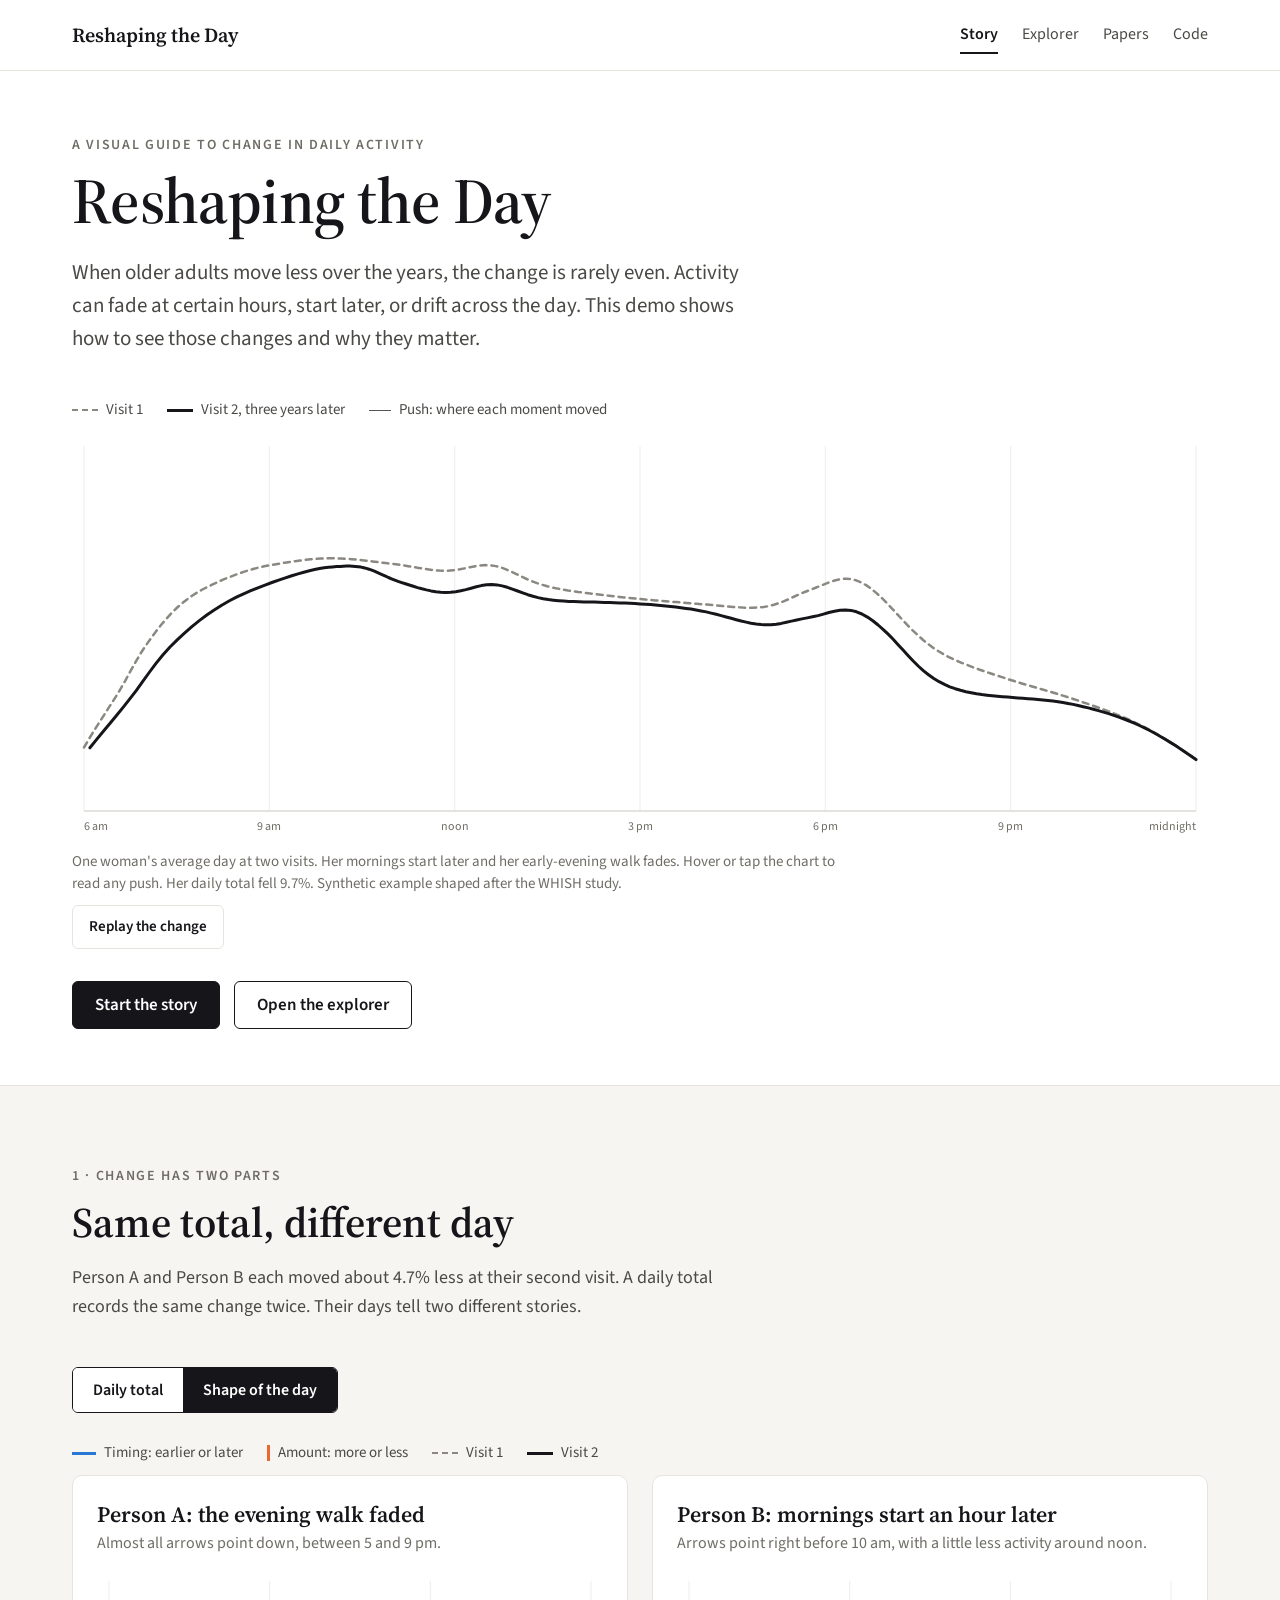
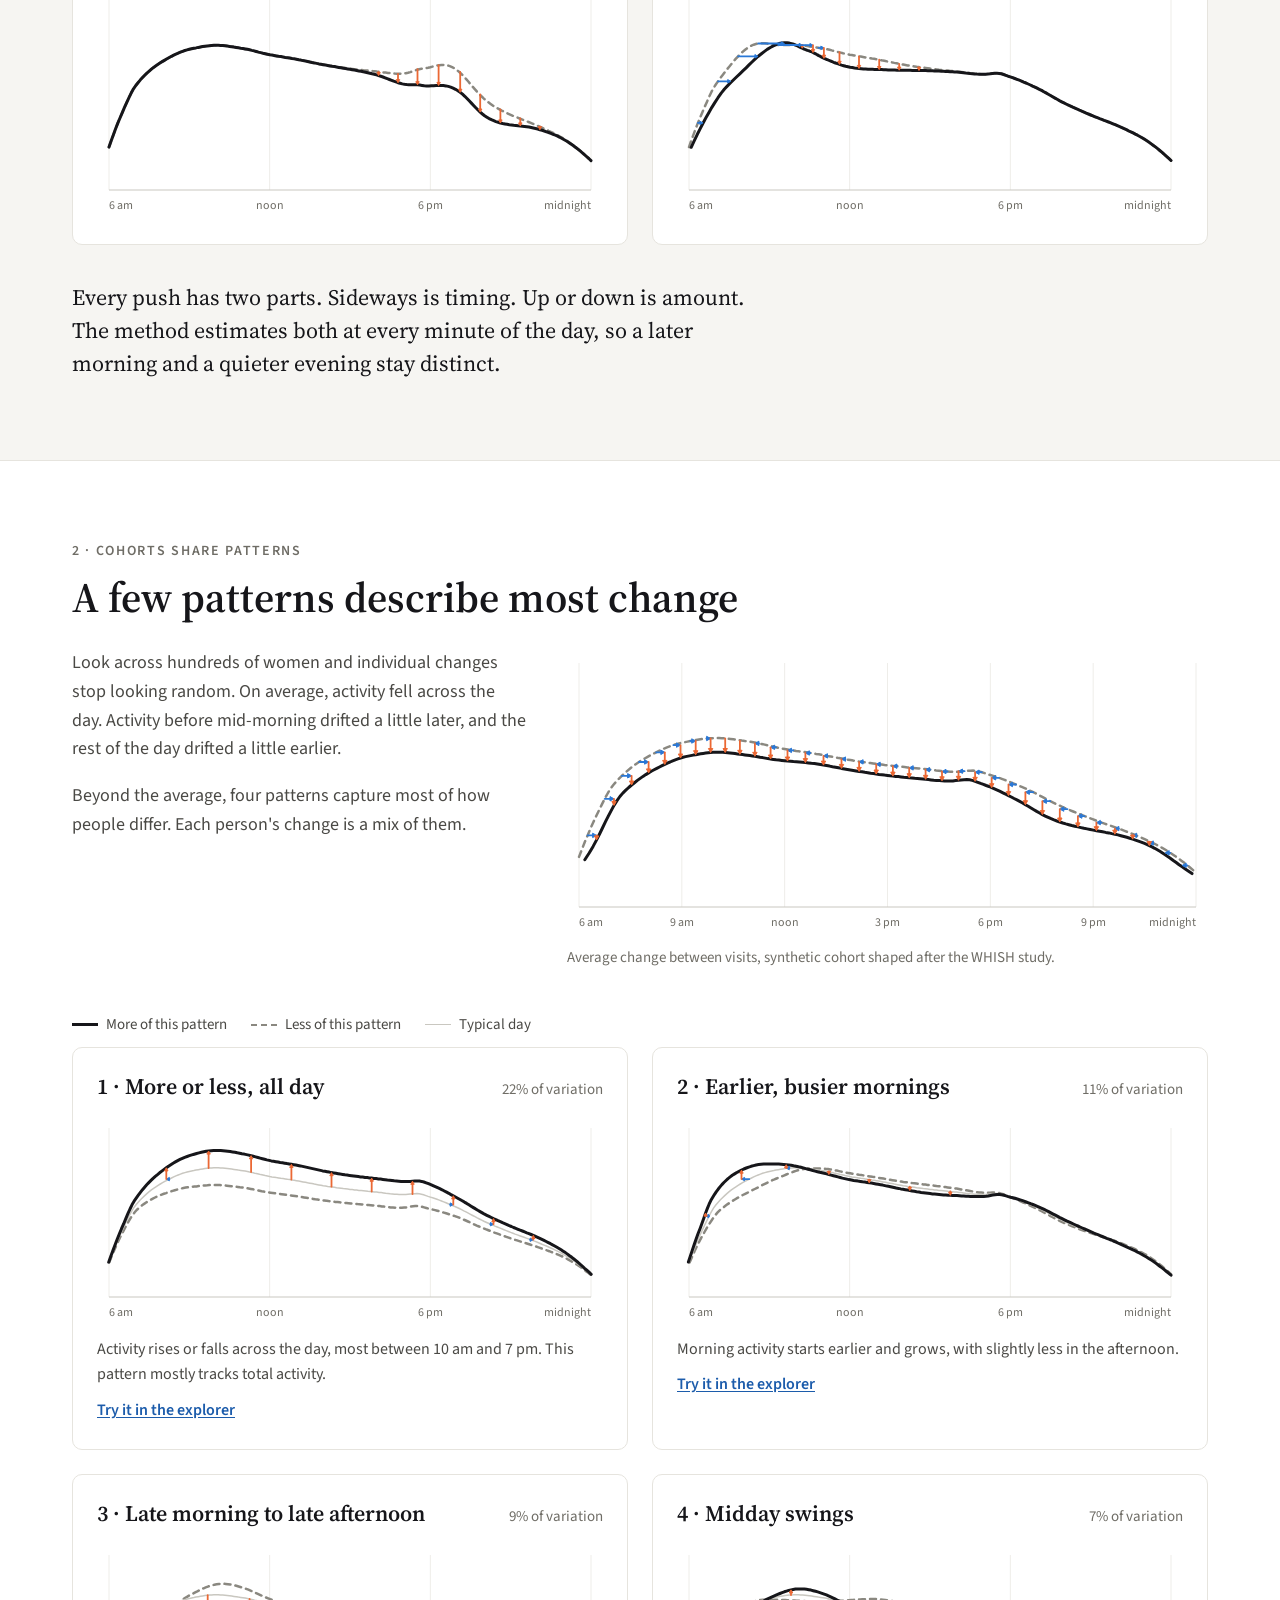
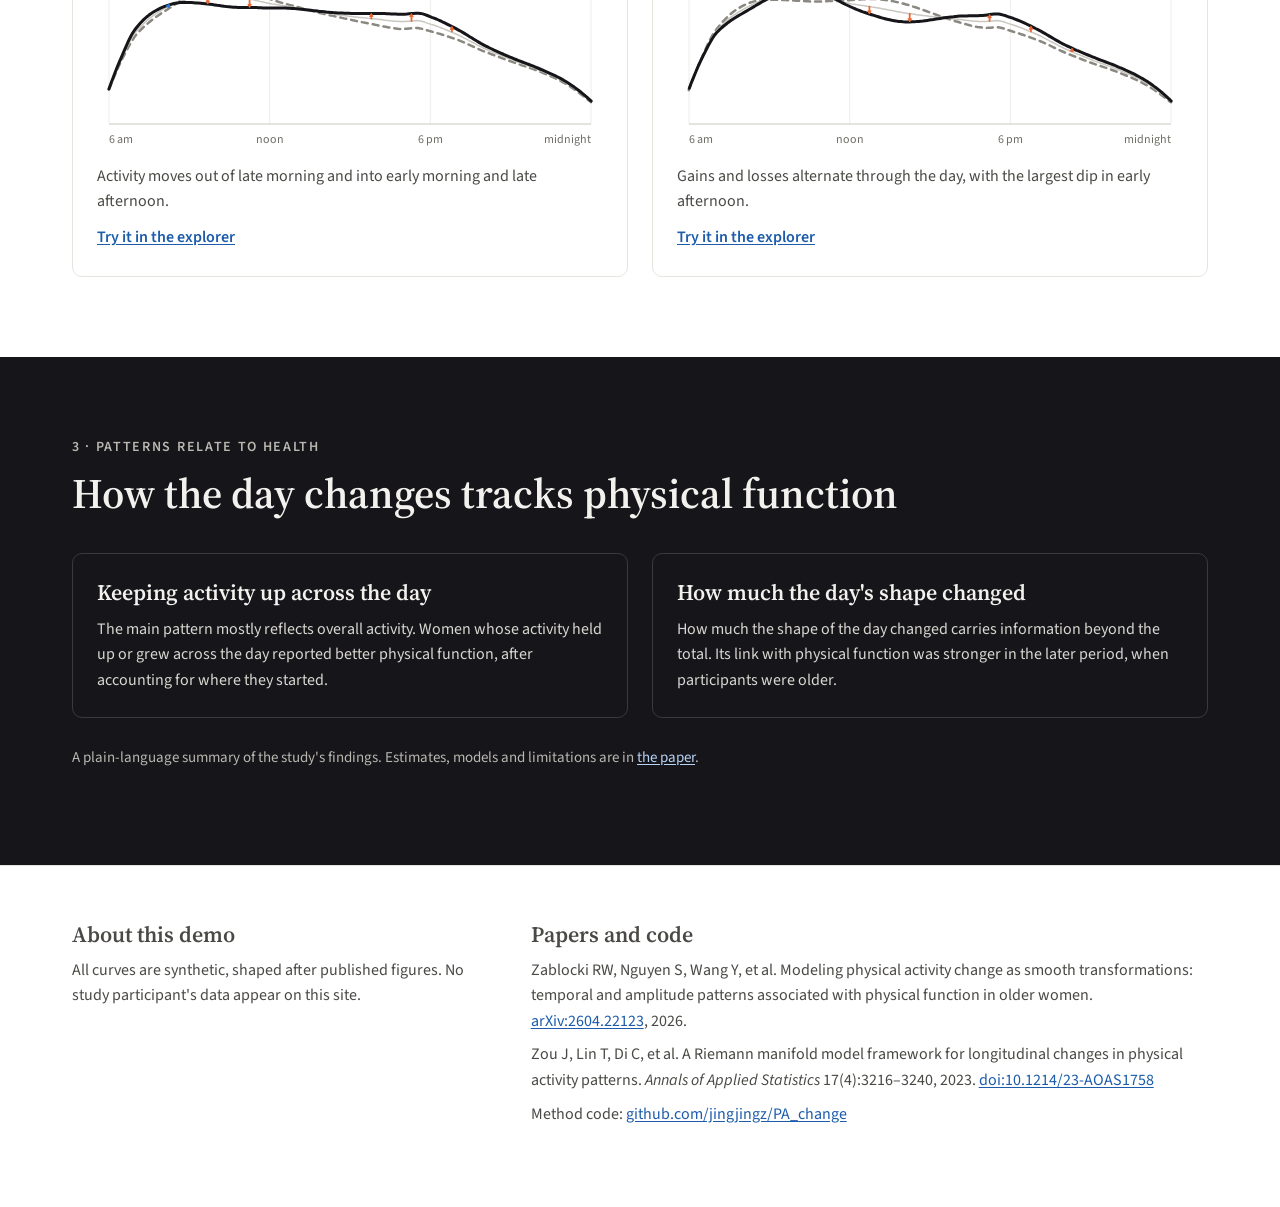
==== index.html @ 2de6e2a2 "First version of Reshaping the Day Story page (three ideas: timing vs amount, shared patterns, link " ====
<!doctype html>
<html lang="en">
<head>
<meta charset="utf-8">
<meta name="viewport" content="width=device-width, initial-scale=1, viewport-fit=cover">
<meta name="claude:viewport-fit-sides" content="cover">
<title>Reshaping the Day</title>
<meta name="description" content="A visual guide to how daily physical activity changes over the years: in amount and in timing.">
<link rel="preconnect" href="https://fonts.googleapis.com">
<link rel="preconnect" href="https://fonts.gstatic.com" crossorigin>
<link rel="stylesheet" href="https://fonts.googleapis.com/css2?family=Source+Serif+4:opsz,wght@8..60,400;8..60,600&family=Source+Sans+3:wght@400;600&display=swap">
<link rel="stylesheet" href="assets/css/site.css">
<script src="assets/js/engine.js" defer></script>
<script src="assets/js/charts.js" defer></script>
<script src="assets/js/story.js" defer></script>
</head>
<body>
<a class="skip" href="#main">Skip to content</a>
<header class="site-header">
  <nav class="wrap site-nav" aria-label="Main">
    <a class="wordmark" href="index.html">Reshaping the Day</a>
    <div class="nav-links">
      <a href="index.html" aria-current="page">Story</a>
      <a href="explorer.html">Explorer</a>
      <a href="#papers">Papers</a>
      <a href="https://github.com/jingjingz/PA_change">Code</a>
    </div>
  </nav>
</header>

<main id="main">
  <section class="wrap hero" aria-labelledby="hero-title">
    <p class="kicker">A visual guide to change in daily activity</p>
    <h1 id="hero-title">Reshaping the Day</h1>
    <p class="lede">When older adults move less over the years, the change is rarely even. Activity can fade at certain hours, start later, or drift across the day. This demo shows how to see those changes and why they matter.</p>

    <figure style="margin: 44px 0 0">
      <ul class="legend">
        <li><span class="sw sw-v1" aria-hidden="true"></span>Visit 1</li>
        <li><span class="sw sw-v2" aria-hidden="true"></span>Visit 2, three years later</li>
        <li><span class="sw sw-push" aria-hidden="true"></span>Push: where each moment moved</li>
      </ul>
      <div id="hero-chart"></div>
      <figcaption class="caption">One woman's average day at two visits. Her mornings start later and her early-evening walk fades. Hover or tap the chart to read any push. <span id="hero-total"></span> Synthetic example shaped after the WHISH study.</figcaption>
      <button type="button" class="btn btn-small btn-ghost replay" id="replay">Replay the change</button>
    </figure>

    <div class="actions">
      <a class="btn btn-primary" href="#ch1">Start the story</a>
      <a class="btn" href="explorer.html">Open the explorer</a>
    </div>
  </section>

  <section id="ch1" class="band" aria-labelledby="ch1-title">
    <div class="wrap chapter">
      <p class="kicker">1 · Change has two parts</p>
      <h2 id="ch1-title">Same total, different day</h2>
      <p class="body">Person A and Person B each moved about <span class="ab-total">5%</span> less at their second visit. A daily total records the same change twice. Their days tell two different stories.</p>

      <div class="segmented" role="group" aria-label="View">
        <button type="button" id="view-total" aria-pressed="false" aria-controls="ch1-total ch1-shape">Daily total</button>
        <button type="button" id="view-shape" aria-pressed="true" aria-controls="ch1-total ch1-shape">Shape of the day</button>
      </div>

      <div id="ch1-shape">
        <ul class="legend" style="margin-top: 28px">
          <li><span class="sw sw-timing" aria-hidden="true"></span>Timing: earlier or later</li>
          <li><span class="sw sw-amount" aria-hidden="true"></span>Amount: more or less</li>
          <li><span class="sw sw-v1" aria-hidden="true"></span>Visit 1</li>
          <li><span class="sw sw-v2" aria-hidden="true"></span>Visit 2</li>
        </ul>
        <div class="grid-2">
          <figure class="card" style="margin: 0">
            <figcaption><h3>Person A: the evening walk faded</h3><p class="sub">Almost all arrows point down, between 5 and 9 pm.</p></figcaption>
            <div id="chart-a"></div>
          </figure>
          <figure class="card" style="margin: 0">
            <figcaption><h3>Person B: mornings start an hour later</h3><p class="sub">Arrows point right before 10 am, with a little less activity around noon.</p></figcaption>
            <div id="chart-b"></div>
          </figure>
        </div>
      </div>

      <div id="ch1-total" hidden>
        <div class="card bars" style="margin-top: 28px">
          <div class="bar-row"><div class="bar-label"><span>Person A</span><span class="a-total"></span></div><div class="bar-track"><div class="bar-fill" id="bar-a"></div></div></div>
          <div class="bar-row"><div class="bar-label"><span>Person B</span><span class="b-total"></span></div><div class="bar-track"><div class="bar-fill" id="bar-b"></div></div></div>
          <p class="small" style="margin: 0">Gray track: visit 1. Dark bar: visit 2. A total cannot tell these two people apart.</p>
        </div>
      </div>

      <p class="pull">Every push has two parts. Sideways is timing. Up or down is amount. The method estimates both at every minute of the day, so a later morning and a quieter evening stay distinct.</p>
    </div>
  </section>

  <section class="wrap chapter" aria-labelledby="ch2-title">
    <p class="kicker">2 · Cohorts share patterns</p>
    <h2 id="ch2-title">A few patterns describe most change</h2>
    <div class="split" style="margin-top: 28px">
      <div class="text">
        <p class="body" style="margin-top: 0">Look across hundreds of women and individual changes stop looking random. On average, activity fell across the day. Activity before mid-morning drifted a little later, and the rest of the day drifted a little earlier.</p>
        <p class="body">Beyond the average, four patterns capture most of how people differ. Each person's change is a mix of them.</p>
      </div>
      <figure class="fig">
        <div id="chart-mean"></div>
        <figcaption class="caption">Average change between visits, synthetic cohort shaped after the WHISH study.</figcaption>
      </figure>
    </div>

    <ul class="legend" style="margin-top: 44px">
      <li><span class="sw sw-v2" aria-hidden="true"></span>More of this pattern</li>
      <li><span class="sw sw-v1" aria-hidden="true"></span>Less of this pattern</li>
      <li><span class="sw sw-typ" aria-hidden="true"></span>Typical day</li>
    </ul>
    <div class="grid-2" id="patterns"></div>
  </section>

  <section class="band-dark" aria-labelledby="ch3-title">
    <div class="wrap chapter">
      <p class="kicker">3 · Patterns relate to health</p>
      <h2 id="ch3-title">How the day changes tracks physical function</h2>
      <div class="grid-2" style="margin-top: 36px">
        <div class="card">
          <h3>Keeping activity up across the day</h3>
          <p>The main pattern mostly reflects overall activity. Women whose activity held up or grew across the day reported better physical function, after accounting for where they started.</p>
        </div>
        <div class="card">
          <h3>How much the day's shape changed</h3>
          <p>How much the shape of the day changed carries information beyond the total. Its link with physical function was stronger in the later period, when participants were older.</p>
        </div>
      </div>
      <p class="small" style="margin-top: 28px; color: var(--band-muted)">A plain-language summary of the study's findings. Estimates, models and limitations are in <a href="https://arxiv.org/abs/2604.22123">the paper</a>.</p>
    </div>
  </section>
</main>

<footer class="site-footer" id="papers">
  <div class="wrap">
    <div class="col">
      <h2>About this demo</h2>
      <p>All curves are synthetic, shaped after published figures. No study participant's data appear on this site.</p>
    </div>
    <div class="col-wide">
      <h2>Papers and code</h2>
      <p>Zablocki RW, Nguyen S, Wang Y, et al. Modeling physical activity change as smooth transformations: temporal and amplitude patterns associated with physical function in older women. <a href="https://arxiv.org/abs/2604.22123">arXiv:2604.22123</a>, 2026.</p>
      <p>Zou J, Lin T, Di C, et al. A Riemann manifold model framework for longitudinal changes in physical activity patterns. <em>Annals of Applied Statistics</em> 17(4):3216–3240, 2023. <a href="https://doi.org/10.1214/23-AOAS1758">doi:10.1214/23-AOAS1758</a></p>
      <p>Method code: <a href="https://github.com/jingjingz/PA_change">github.com/jingjingz/PA_change</a></p>
    </div>
  </div>
</footer>
</body>
</html>
---- assets/css/site.css ----
/* Reshaping the Day: Journal style. Tokens mirror the "Reshaping the Day — Journal" design system. */
:root {
  color-scheme: light;
  --ground: #ffffff;
  --panel: #f6f5f2;
  --ink: #16161a;
  --ink-secondary: #4a4945;
  --ink-muted: #6f6d66;
  --hairline: #e6e4de;
  --gridline: #eeede9;
  --axis: #c9c7c0;
  --visit-1: #8a8880;
  --visit-2: var(--ink);
  --push: #55545a;
  --timing: #2a78d6;
  --amount: #eb6834;
  --change-1: #c6ecdc; --change-2: #8fd9bb; --change-3: #4fc095; --change-4: #1a9467; --change-5: #0d6646;
  --link: #1c5cab;
  --link-hover: #104281;
  --band-dark: #16161a;
  --band-ink: #f2f1ee;
  --band-muted: #b9b7b0;
  --band-line: #3a3a3e;
  --band-text: #d9d7d1;
  --band-link: #b7d3f6;
  --font-serif: "Source Serif 4", Georgia, serif;
  --font-sans: "Source Sans 3", system-ui, -apple-system, "Segoe UI", sans-serif;
  --radius-sm: 6px;
  --radius-md: 10px;
  --gutter: 32px;
}
@media (prefers-color-scheme: dark) {
  :root:not([data-theme="light"]) {
    color-scheme: dark;
    --ground: #121214; --panel: #1c1c1f; --ink: #f2f1ee; --ink-secondary: #c9c7c0; --ink-muted: #9a988f;
    --hairline: #2e2e32; --gridline: #26262a; --axis: #3a3a3e; --visit-1: #8f8d86; --push: #b4b2ab;
    --timing: #3987e5; --amount: #d95926;
    --change-1: #0f3d2c; --change-2: #146b4c; --change-3: #1a9467; --change-4: #4fc095; --change-5: #8fd9bb;
    --link: #86b6ef; --link-hover: #b7d3f6; --band-dark: #1c1c1f;
  }
}
:root[data-theme="dark"] {
  color-scheme: dark;
  --ground: #121214; --panel: #1c1c1f; --ink: #f2f1ee; --ink-secondary: #c9c7c0; --ink-muted: #9a988f;
  --hairline: #2e2e32; --gridline: #26262a; --axis: #3a3a3e; --visit-1: #8f8d86; --push: #b4b2ab;
  --timing: #3987e5; --amount: #d95926;
  --change-1: #0f3d2c; --change-2: #146b4c; --change-3: #1a9467; --change-4: #4fc095; --change-5: #8fd9bb;
  --link: #86b6ef; --link-hover: #b7d3f6; --band-dark: #1c1c1f;
}

* { box-sizing: border-box; }
html { -webkit-text-size-adjust: 100%; }
body {
  margin: 0; background: var(--ground); color: var(--ink);
  font-family: var(--font-sans); font-size: 18px; line-height: 1.6;
}
a { color: var(--link); text-underline-offset: 2px; }
a:hover { color: var(--link-hover); }
:focus-visible { outline: 3px solid var(--timing); outline-offset: 2px; border-radius: 2px; }
img, svg { display: block; max-width: 100%; }
.wrap { max-width: 1200px; margin: 0 auto; padding-left: max(var(--gutter), env(safe-area-inset-left, 0px)); padding-right: max(var(--gutter), env(safe-area-inset-right, 0px)); }
.skip { position: absolute; left: -9999px; }
.skip:focus { left: 16px; top: 12px; background: var(--ground); padding: 8px 12px; z-index: 10; }

/* ---------------- header */
.site-header { border-bottom: 1px solid var(--hairline); }
.site-nav { display: flex; flex-wrap: wrap; align-items: center; justify-content: space-between; gap: 12px 24px; padding-top: 16px; padding-bottom: 16px; }
.wordmark { font-family: var(--font-serif); font-weight: 600; font-size: 20px; color: var(--ink); text-decoration: none; }
.nav-links { display: flex; flex-wrap: wrap; gap: 4px 24px; font-size: 16px; }
.nav-links a { color: var(--ink-secondary); text-decoration: none; padding: 6px 0; }
.nav-links a[aria-current="page"] { color: var(--ink); font-weight: 600; box-shadow: inset 0 -2px 0 var(--ink); }
.nav-links a:hover { color: var(--ink); }

/* ---------------- type */
.kicker { margin: 0 0 12px; font-size: 14px; line-height: 20px; letter-spacing: 0.12em; text-transform: uppercase; color: var(--ink-muted); font-weight: 600; }
h1, h2, h3 { font-family: var(--font-serif); font-weight: 600; margin: 0; }
h1 { font-size: clamp(40px, 6vw, 64px); line-height: 1.06; letter-spacing: -0.01em; }
h2 { font-size: clamp(30px, 4vw, 42px); line-height: 1.15; }
h3 { font-size: 22px; line-height: 1.3; }
.lede { font-size: 21px; line-height: 1.55; color: var(--ink-secondary); max-width: 700px; margin: 22px 0 0; }
.body { color: var(--ink-secondary); max-width: 680px; }
.pull { font-family: var(--font-serif); font-size: 22px; line-height: 1.5; max-width: 700px; margin: 36px 0 0; }
.caption { font-size: 15px; line-height: 1.45; color: var(--ink-muted); margin: 10px 0 0; max-width: 780px; }
.small { font-size: 15px; color: var(--ink-muted); }

/* ---------------- sections */
.hero { padding-top: 64px; padding-bottom: 56px; }
.chapter { padding-top: 80px; padding-bottom: 80px; }
.band { background: var(--panel); border-top: 1px solid var(--hairline); border-bottom: 1px solid var(--hairline); }
.band-dark { background: var(--band-dark); color: var(--band-ink); }
.band-dark .kicker { color: var(--band-muted); }
.band-dark .body, .band-dark p { color: var(--band-text); }
.band-dark a { color: var(--band-link); }
.band-dark .card { border-color: var(--band-line); background: transparent; }
.band-dark .card p { color: var(--band-text); }

/* ---------------- buttons and controls */
.actions { display: flex; flex-wrap: wrap; gap: 14px; margin-top: 32px; }
.btn {
  display: inline-flex; align-items: center; justify-content: center; gap: 8px; min-height: 48px; padding: 0 22px;
  border-radius: var(--radius-sm); font: 600 17px var(--font-sans); text-decoration: none; cursor: pointer;
  border: 1.5px solid var(--ink); background: var(--ground); color: var(--ink);
}
.btn-primary { background: var(--ink); color: var(--ground); }
.btn:hover { filter: brightness(0.94); color: inherit; }
.btn-primary:hover { color: var(--ground); }
.btn-small { min-height: 44px; padding: 0 16px; font-size: 15px; }
.btn-ghost { border-color: var(--hairline); }
.segmented { display: inline-flex; border: 1.5px solid var(--ink); border-radius: var(--radius-sm); overflow: hidden; margin-top: 28px; }
.segmented button {
  min-height: 44px; padding: 0 20px; border: 0; background: var(--ground); color: var(--ink);
  font: 600 16px var(--font-sans); cursor: pointer;
}
.segmented button[aria-pressed="true"] { background: var(--ink); color: var(--ground); }

/* ---------------- legends */
.legend { display: flex; flex-wrap: wrap; gap: 8px 24px; font-size: 15px; color: var(--ink-secondary); margin: 0 0 10px; padding: 0; list-style: none; }
.legend li { display: flex; align-items: center; gap: 8px; }
.sw { display: inline-block; width: 26px; height: 0; }
.sw-v1 { border-top: 2.5px dashed var(--visit-1); }
.sw-v2 { border-top: 3px solid var(--visit-2); }
.sw-push { width: 22px; border-top: 1.5px solid var(--push); }
.sw-typ { border-top: 1.5px solid var(--axis); }
.sw-timing { width: 24px; border-top: 3px solid var(--timing); }
.sw-amount { width: 3px; height: 16px; background: var(--amount); }

/* ---------------- cards and grids */
.card { background: var(--ground); border: 1px solid var(--hairline); border-radius: var(--radius-md); padding: 24px; min-width: 0; }
.grid-2 { display: grid; grid-template-columns: repeat(auto-fit, minmax(min(100%, 440px), 1fr)); gap: 24px; }
.split { display: flex; flex-wrap: wrap; gap: 40px; align-items: flex-start; }
.split > .text { flex: 1 1 340px; min-width: 0; }
.split > .fig { flex: 1.4 1 480px; min-width: 0; margin: 0; }
.card-head { display: flex; justify-content: space-between; align-items: baseline; gap: 12px; flex-wrap: wrap; }
.card-head .share { font-size: 15px; color: var(--ink-muted); white-space: nowrap; }
.card p { margin: 10px 0 0; font-size: 16px; color: var(--ink-secondary); }
.card .sub { margin: 2px 0 10px; font-size: 16px; color: var(--ink-muted); }

/* ---------------- charts */
.chart { position: relative; width: 100%; }
.chart svg { overflow: visible; touch-action: pan-y; }
.chart .grid { stroke: var(--gridline); stroke-width: 1; }
.chart .axis { stroke: var(--axis); stroke-width: 1; }
.chart .tick { fill: var(--ink-muted); font: 12px var(--font-sans); }
.chart .v1 { fill: none; stroke: var(--visit-1); stroke-width: 2.5; stroke-dasharray: 6 5; stroke-linecap: round; }
.chart .v2 { fill: none; stroke: var(--visit-2); stroke-width: 3; stroke-linejoin: round; stroke-linecap: round; }
.chart .typ { fill: none; stroke: var(--axis); stroke-width: 1.5; }
.chart .a-push { stroke: var(--push); fill: var(--push); }
.chart .a-timing { stroke: var(--timing); fill: var(--timing); }
.chart .a-amount { stroke: var(--amount); fill: var(--amount); }
.chart .cross { stroke: var(--ink-muted); stroke-width: 1; stroke-dasharray: 2 3; }
.chart .dot-v1 { fill: var(--ground); stroke: var(--visit-1); stroke-width: 2; }
.chart .dot-v2 { fill: var(--visit-2); stroke: var(--ground); stroke-width: 2; }
.chart .hit { fill: transparent; cursor: crosshair; }
.tooltip {
  position: absolute; pointer-events: none; z-index: 5; min-width: 150px; max-width: 240px;
  background: var(--ground); color: var(--ink); border: 1px solid var(--hairline); border-radius: 8px;
  box-shadow: 0 4px 14px rgba(0,0,0,0.12); padding: 8px 10px; font-size: 14px; line-height: 1.4;
}
.tooltip strong { display: block; font-size: 14px; }
.tooltip .t-timing::before, .tooltip .t-amount::before { content: ""; display: inline-block; margin-right: 6px; vertical-align: middle; }
.tooltip .t-timing::before { width: 12px; border-top: 3px solid var(--timing); }
.tooltip .t-amount::before { width: 3px; height: 11px; background: var(--amount); }
.replay { margin-top: 10px; }

/* ---------------- total bars */
.bars { max-width: 760px; display: flex; flex-direction: column; gap: 22px; margin-top: 16px; }
.bar-row .bar-label { display: flex; justify-content: space-between; font-weight: 600; }
.bar-track { margin-top: 8px; height: 10px; background: var(--hairline); border-radius: 4px; position: relative; }
.bar-fill { height: 10px; background: var(--ink); border-radius: 4px; }

/* ---------------- explorer */
.tabs { display: flex; flex-wrap: wrap; gap: 6px; background: var(--panel); border: 1px solid var(--hairline); border-radius: 8px; padding: 4px; }
.tabs a { display: inline-flex; align-items: center; min-height: 44px; padding: 0 16px; border-radius: 6px; color: var(--ink); text-decoration: none; font-weight: 600; font-size: 15px; }
.tabs a[aria-current="true"] { background: var(--ink); color: var(--ground); }
.tabs .soon { color: var(--ink-muted); font-weight: 600; font-size: 15px; padding: 0 16px; display: inline-flex; align-items: center; min-height: 44px; }
.explorer-row { display: flex; flex-wrap: wrap; gap: 28px; margin-top: 28px; align-items: flex-start; }
.controls { flex: 1 1 320px; max-width: 400px; min-width: 0; display: flex; flex-direction: column; gap: 20px; }
.controls fieldset { border: 0; margin: 0; padding: 0; display: flex; flex-direction: column; gap: 20px; }
.controls legend { font-family: var(--font-serif); font-weight: 600; font-size: 20px; margin-bottom: 4px; padding: 0; }
.result { flex: 999 1 560px; min-width: 0; display: flex; flex-direction: column; gap: 16px; }
.slider-head { display: flex; justify-content: space-between; align-items: baseline; gap: 8px; }
.slider-head label { font-weight: 600; }
.slider-head output { font-variant-numeric: tabular-nums; font-weight: 600; min-width: 3.2em; text-align: right; }
.slider input[type="range"] { width: 100%; accent-color: var(--ink); margin: 8px 0 2px; min-height: 28px; }
.slider .ends { display: flex; justify-content: space-between; font-size: 14px; color: var(--ink-muted); }
.check { display: flex; align-items: center; gap: 10px; font-size: 16px; min-height: 44px; }
.check input { width: 20px; height: 20px; accent-color: var(--ink); }
.stats { display: grid; grid-template-columns: repeat(auto-fit, minmax(min(100%, 190px), 1fr)); gap: 16px; }
.stat { background: var(--panel); border-radius: 8px; padding: 16px 18px; }
.stat .v { font-family: var(--font-serif); font-size: 32px; font-weight: 600; line-height: 1.15; font-variant-numeric: tabular-nums; }
.stat .k { font-size: 15px; color: var(--ink-secondary); margin-top: 4px; }
.chips { display: flex; flex-wrap: wrap; gap: 8px; margin: 12px 0 16px; }
.chip {
  min-height: 40px; padding: 0 14px; border: 1.5px solid var(--axis); border-radius: 999px; background: var(--ground);
  color: var(--ink); font: 600 14px var(--font-sans); cursor: pointer;
}
.chip[aria-pressed="true"] { background: var(--ink); border-color: var(--ink); color: var(--ground); }
.compare-grid { display: grid; grid-template-columns: repeat(auto-fit, minmax(min(100%, 240px), 1fr)); gap: 18px; }
.compare-grid figcaption { font-size: 15px; margin-top: 6px; color: var(--ink-secondary); }
.compare-grid figcaption strong { color: var(--ink); }
.scatter .pt { stroke: var(--ground); stroke-width: 1.2; cursor: pointer; }
.scatter .pt.c1 { fill: var(--change-1); } .scatter .pt.c2 { fill: var(--change-2); } .scatter .pt.c3 { fill: var(--change-3); }
.scatter .pt.c4 { fill: var(--change-4); } .scatter .pt.c5 { fill: var(--change-5); }
.scatter .sel { fill: none; stroke: var(--ink); stroke-width: 2; }
.scale { display: flex; align-items: center; gap: 10px; font-size: 14px; color: var(--ink-secondary); margin-top: 10px; flex-wrap: wrap; }
.scale span.s { display: inline-block; width: 18px; height: 12px; }
.pick { display: flex; flex-wrap: wrap; gap: 8px; align-items: center; margin-top: 12px; font-size: 15px; }
.pick input { width: 90px; min-height: 40px; font: 16px var(--font-sans); padding: 0 8px; border: 1px solid var(--axis); border-radius: 6px; background: var(--ground); color: var(--ink); }

/* ---------------- footer */
.site-footer { border-top: 1px solid var(--hairline); }
.site-footer .wrap { display: flex; flex-wrap: wrap; gap: 40px; padding-top: 56px; padding-bottom: 72px; font-size: 16px; color: var(--ink-secondary); }
.site-footer h2 { font-size: 22px; margin-bottom: 10px; }
.site-footer p { margin: 0 0 8px; }
.site-footer .col { flex: 1 1 320px; min-width: 0; }
.site-footer .col-wide { flex: 2 1 480px; min-width: 0; }

@media (max-width: 640px) {
  :root { --gutter: 16px; }
  body { font-size: 17px; }
  .hero { padding-top: 36px; padding-bottom: 36px; }
  .chapter { padding-top: 48px; padding-bottom: 48px; }
  .lede { font-size: 18px; }
  .card { padding: 16px; }
  .pull { font-size: 19px; }
  .actions .btn { flex: 1 1 100%; }
  .result { order: -1; }
  .controls { max-width: none; }
}
@media (prefers-reduced-motion: reduce) { * { scroll-behavior: auto !important; } }
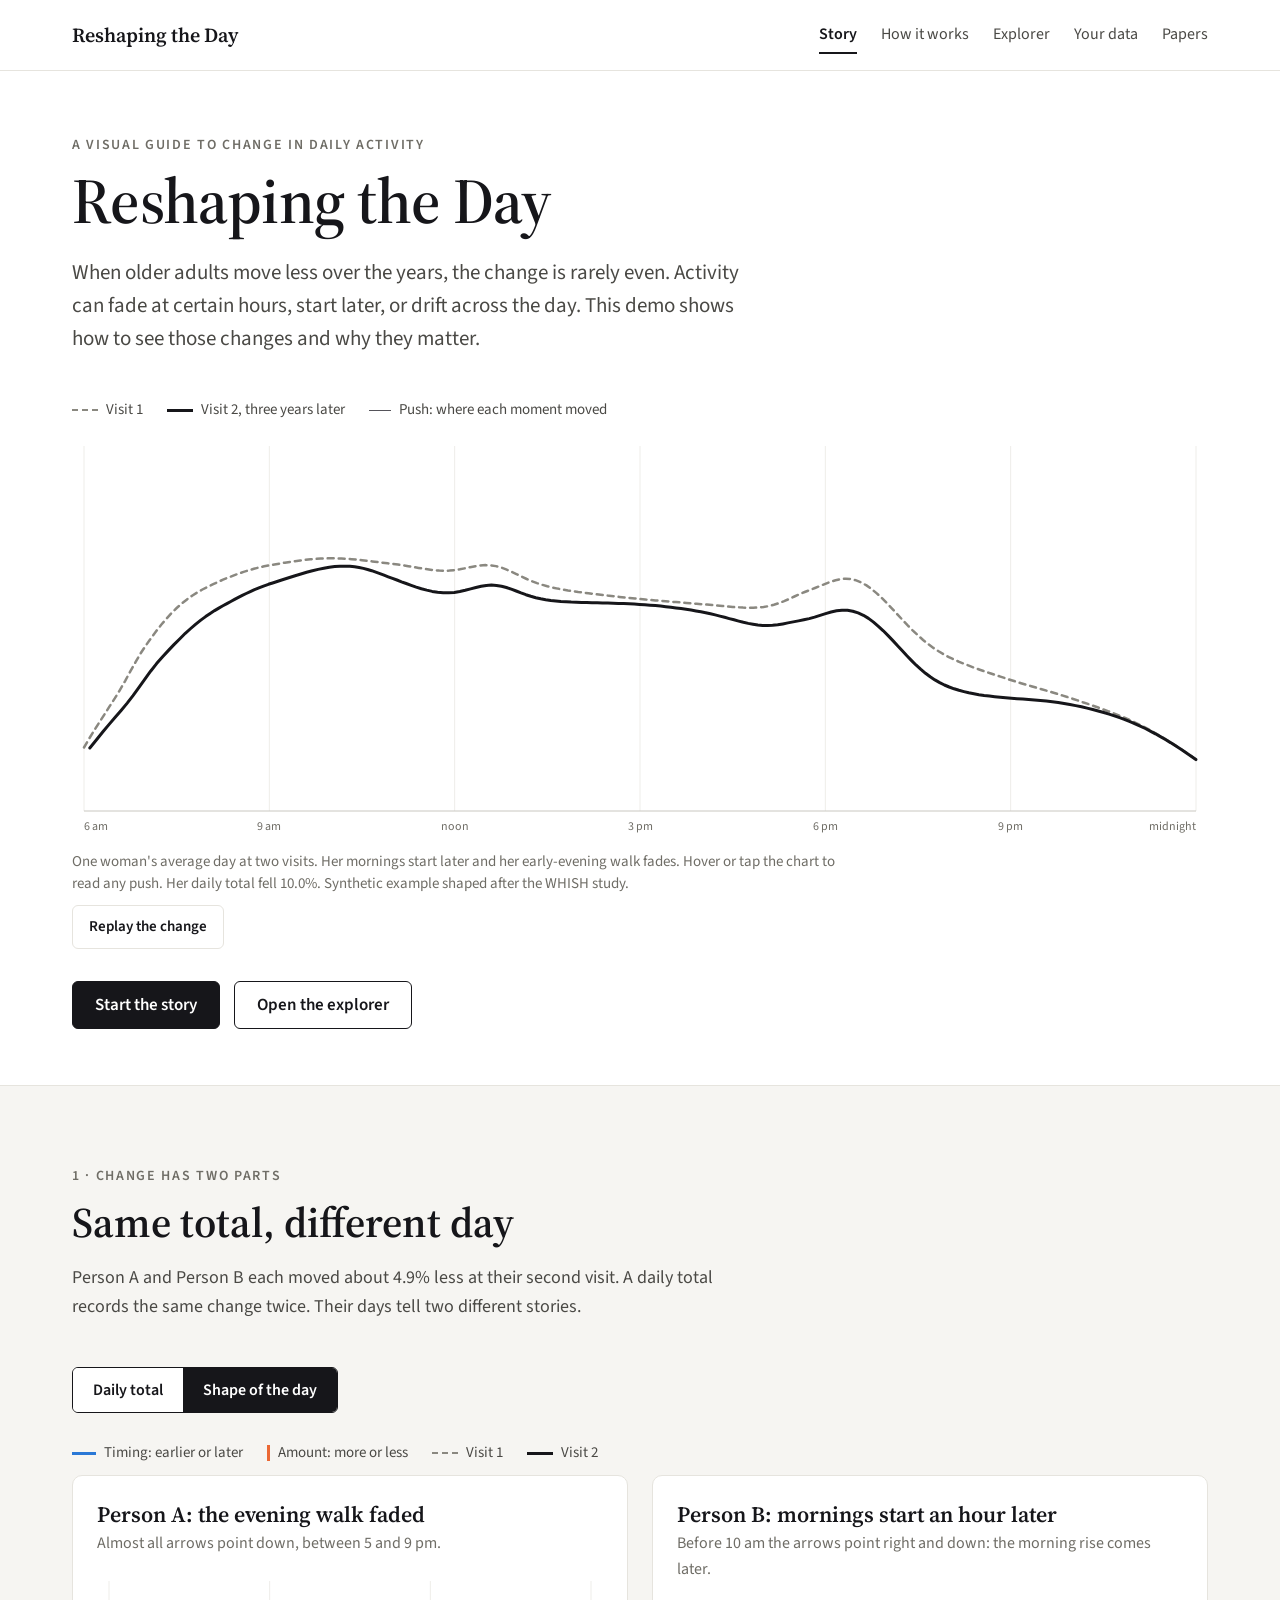
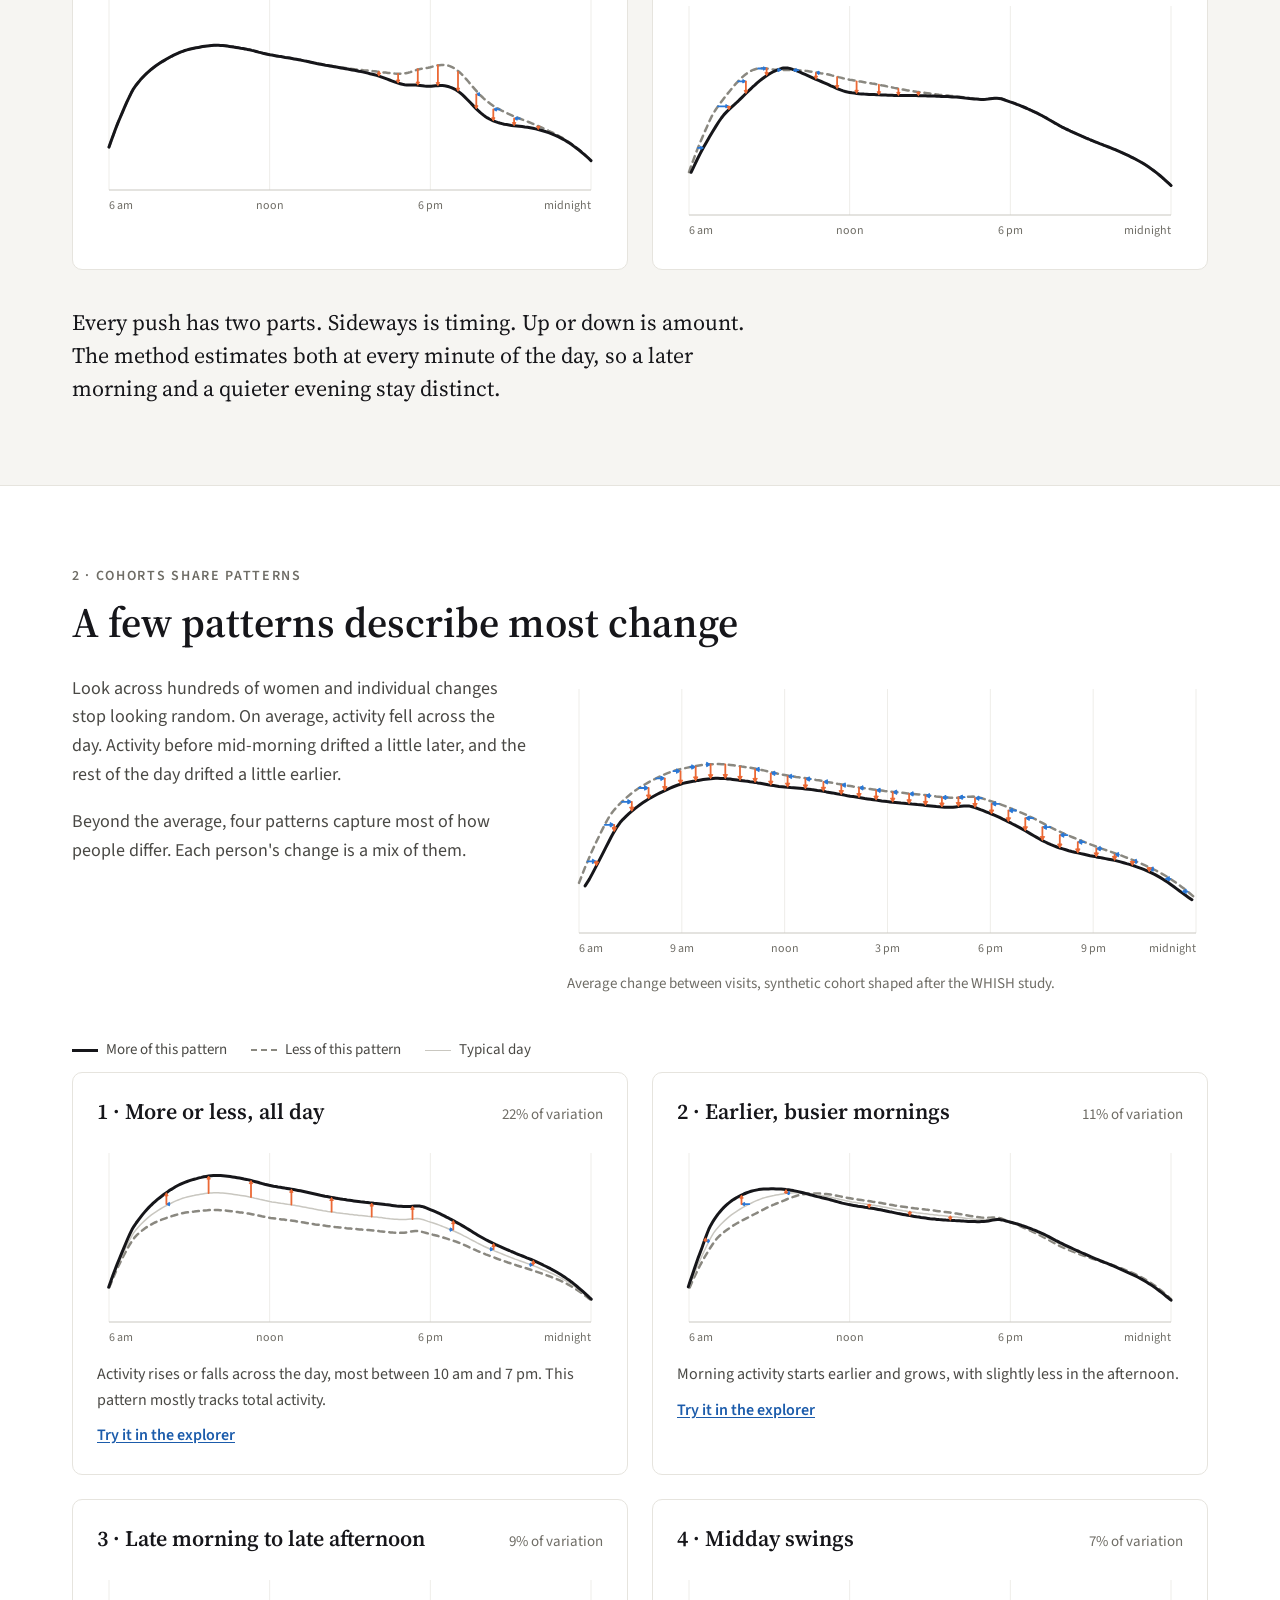
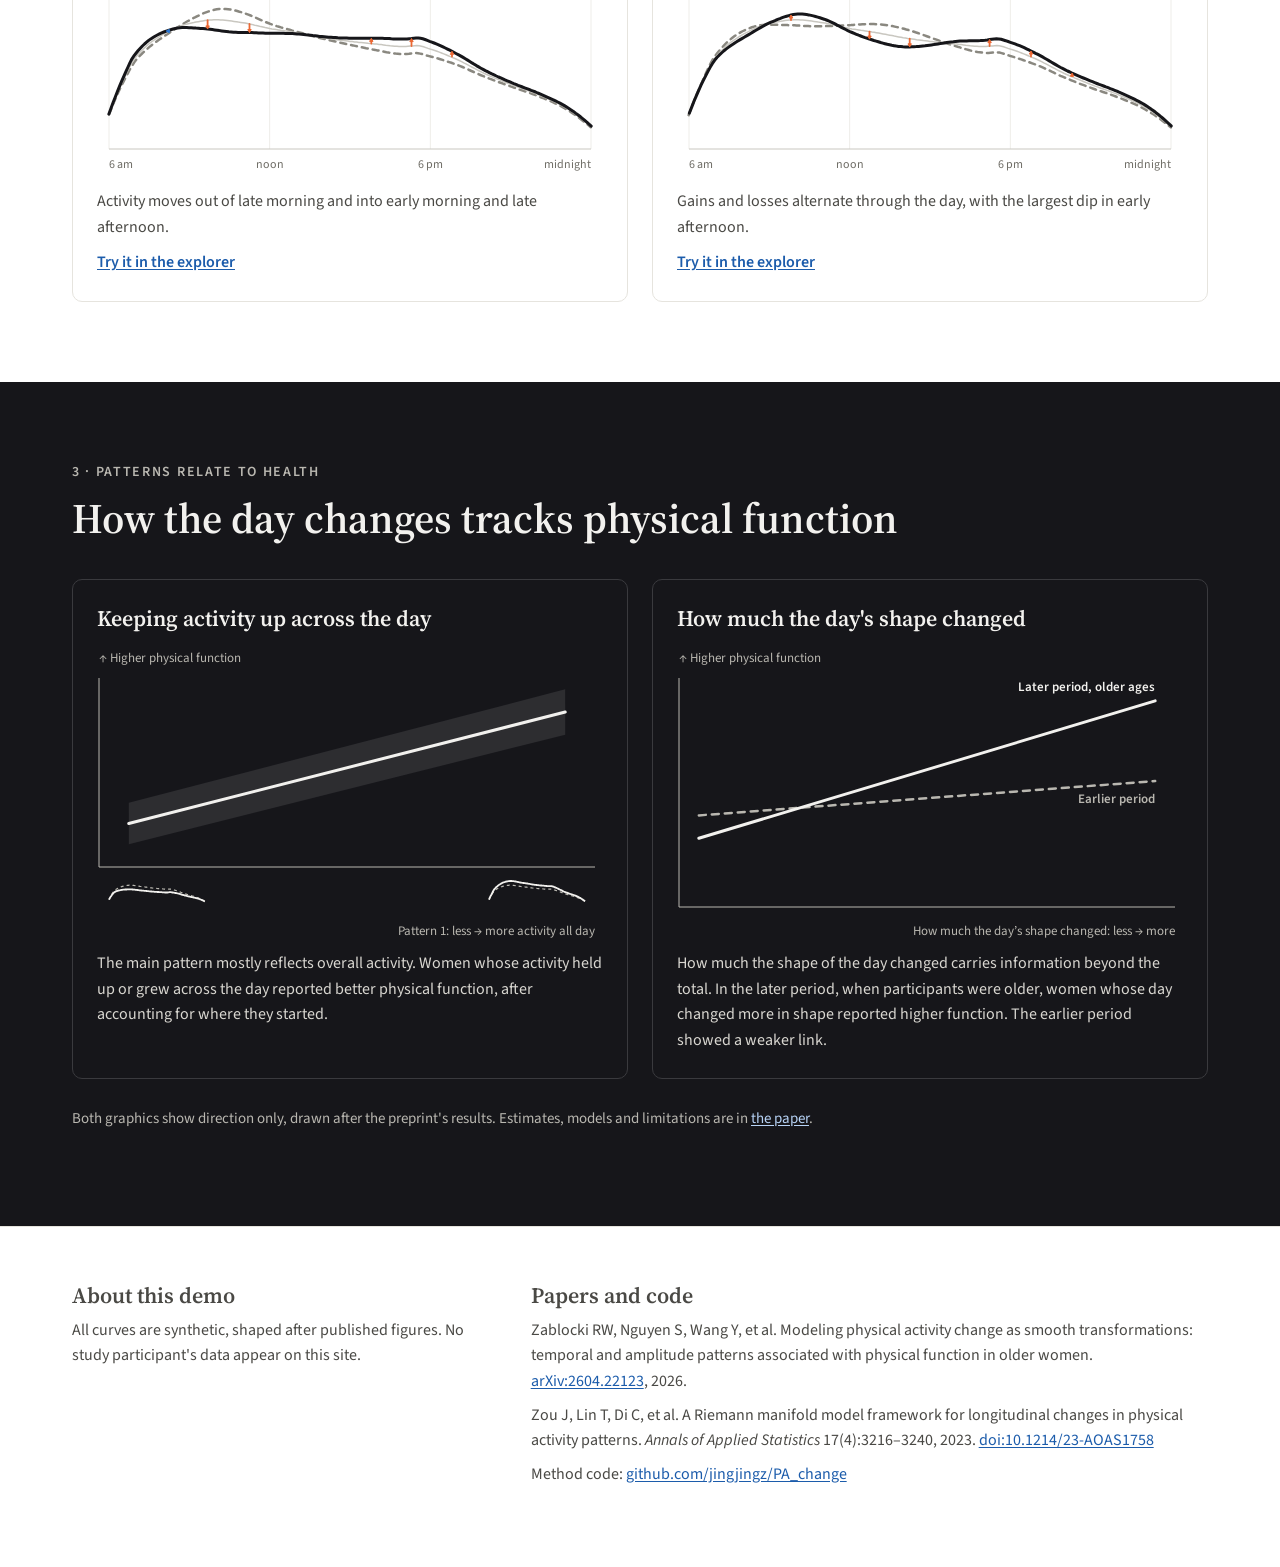
==== commit 9b093f6f: "Add How it works, Try your own data, and the chapter 3 graphics - Chapter 3: two direction-only grap" ====
--- a/index.html
+++ b/index.html
@@ -21,9 +21,10 @@
     <a class="wordmark" href="index.html">Reshaping the Day</a>
     <div class="nav-links">
       <a href="index.html" aria-current="page">Story</a>
+      <a href="method.html">How it works</a>
       <a href="explorer.html">Explorer</a>
+      <a href="yourdata.html">Your data</a>
       <a href="#papers">Papers</a>
-      <a href="https://github.com/jingjingz/PA_change">Code</a>
     </div>
   </nav>
 </header>
@@ -75,7 +76,7 @@
             <div id="chart-a"></div>
           </figure>
           <figure class="card" style="margin: 0">
-            <figcaption><h3>Person B: mornings start an hour later</h3><p class="sub">Arrows point right before 10 am, with a little less activity around noon.</p></figcaption>
+            <figcaption><h3>Person B: mornings start an hour later</h3><p class="sub">Before 10 am the arrows point right and down: the morning rise comes later.</p></figcaption>
             <div id="chart-b"></div>
           </figure>
         </div>
@@ -120,16 +121,18 @@
       <p class="kicker">3 · Patterns relate to health</p>
       <h2 id="ch3-title">How the day changes tracks physical function</h2>
       <div class="grid-2" style="margin-top: 36px">
-        <div class="card">
+        <figure class="card" style="margin: 0">
           <h3>Keeping activity up across the day</h3>
-          <p>The main pattern mostly reflects overall activity. Women whose activity held up or grew across the day reported better physical function, after accounting for where they started.</p>
-        </div>
-        <div class="card">
+          <div class="schem" id="schem-a"></div>
+          <figcaption><p>The main pattern mostly reflects overall activity. Women whose activity held up or grew across the day reported better physical function, after accounting for where they started.</p></figcaption>
+        </figure>
+        <figure class="card" style="margin: 0">
           <h3>How much the day's shape changed</h3>
-          <p>How much the shape of the day changed carries information beyond the total. Its link with physical function was stronger in the later period, when participants were older.</p>
-        </div>
+          <div class="schem" id="schem-b"></div>
+          <figcaption><p>How much the shape of the day changed carries information beyond the total. In the later period, when participants were older, women whose day changed more in shape reported higher function. The earlier period showed a weaker link.</p></figcaption>
+        </figure>
       </div>
-      <p class="small" style="margin-top: 28px; color: var(--band-muted)">A plain-language summary of the study's findings. Estimates, models and limitations are in <a href="https://arxiv.org/abs/2604.22123">the paper</a>.</p>
+      <p class="small" style="margin-top: 28px; color: var(--band-muted)">Both graphics show direction only, drawn after the preprint's results. Estimates, models and limitations are in <a href="https://arxiv.org/abs/2604.22123">the paper</a>.</p>
     </div>
   </section>
 </main>
--- a/assets/css/site.css
+++ b/assets/css/site.css
@@ -93,6 +93,17 @@
 .band-dark a { color: var(--band-link); }
 .band-dark .card { border-color: var(--band-line); background: transparent; }
 .band-dark .card p { color: var(--band-text); }
+.schem { margin-top: 16px; }
+.schem svg { overflow: visible; }
+.schem .s-axis { stroke: var(--band-muted); stroke-width: 1; }
+.schem .s-lab { fill: var(--band-muted); font: 13px var(--font-sans); }
+.schem .s-band { fill: var(--band-ink); fill-opacity: 0.10; stroke: none; }
+.schem .s-line { fill: none; stroke: var(--band-ink); stroke-width: 3; stroke-linecap: round; }
+.schem .s-line-2 { fill: none; stroke: var(--band-muted); stroke-width: 2.5; stroke-dasharray: 7 6; stroke-linecap: round; }
+.schem .s-end { fill: var(--band-ink); font: 600 13px var(--font-sans); }
+.schem .s-end-2 { fill: var(--band-muted); font: 600 13px var(--font-sans); }
+.schem .s-day { fill: none; stroke: var(--band-ink); stroke-width: 1.8; }
+.schem .s-day-base { fill: none; stroke: var(--band-muted); stroke-width: 1.2; stroke-dasharray: 3 3; }
 
 /* ---------------- buttons and controls */
 .actions { display: flex; flex-wrap: wrap; gap: 14px; margin-top: 32px; }
@@ -228,3 +239,53 @@
   .controls { max-width: none; }
 }
 @media (prefers-reduced-motion: reduce) { * { scroll-behavior: auto !important; } }
+
+/* ---------------- how it works */
+.steps { list-style: none; counter-reset: step; display: flex; flex-wrap: wrap; gap: 10px; padding: 0; margin: 32px 0 0; }
+.steps li { counter-increment: step; }
+.steps a {
+  display: inline-flex; align-items: center; gap: 10px; min-height: 44px; padding: 0 16px 0 10px;
+  border: 1px solid var(--hairline); border-radius: 999px; color: var(--ink); text-decoration: none; font-weight: 600; font-size: 16px;
+}
+.steps a::before {
+  content: counter(step); display: inline-flex; align-items: center; justify-content: center; width: 26px; height: 26px;
+  border-radius: 50%; background: var(--ink); color: var(--ground); font-size: 14px;
+}
+.steps a:hover { border-color: var(--ink); color: var(--ink); }
+.facts { list-style: none; padding: 0; margin: 24px 0 0; display: grid; gap: 8px; font-size: 16px; color: var(--ink-secondary); }
+.facts strong { display: inline-block; min-width: 110px; color: var(--ink); }
+.checklist { margin: 12px 0 0; padding-left: 20px; font-size: 16px; color: var(--ink-secondary); display: grid; gap: 8px; }
+.frames { display: grid; grid-template-columns: repeat(auto-fit, minmax(min(100%, 230px), 1fr)); gap: 16px; margin-top: 28px; }
+.frames figure { margin: 0; }
+.frames figcaption { font-size: 14px; color: var(--ink-muted); margin-top: 4px; }
+.diffbar-pos { fill: var(--ink-secondary); }
+.diffbar-neg { fill: var(--ink-secondary); fill-opacity: 0.45; }
+.zero { stroke: var(--ink-muted); stroke-width: 1; }
+.mixbar { fill: var(--ink); }
+.mixlab { fill: var(--ink-secondary); font: 15px var(--font-sans); }
+.mixval { fill: var(--ink); font: 600 15px var(--font-sans); font-variant-numeric: tabular-nums; }
+.raw { fill: none; stroke: var(--axis); stroke-width: 1; stroke-opacity: 0.55; }
+.avg { fill: none; stroke: var(--visit-1); stroke-width: 1.8; stroke-dasharray: 5 4; }
+.smooth { fill: none; stroke: var(--visit-2); stroke-width: 3; }
+
+/* ---------------- your data */
+.file { display: block; margin-top: 8px; font: 16px var(--font-sans); color: var(--ink); max-width: 100%; }
+.file::file-selector-button {
+  min-height: 40px; padding: 0 14px; margin-right: 12px; border: 1.5px solid var(--ink); border-radius: var(--radius-sm);
+  background: var(--ground); color: var(--ink); font: 600 15px var(--font-sans); cursor: pointer;
+}
+.progress { height: 8px; background: var(--hairline); border-radius: 4px; overflow: hidden; }
+.progress-bar { height: 8px; width: 0; background: var(--ink); transition: width 0.2s ease; }
+.warn { margin: 10px 0 0; font-size: 15px; color: var(--ink); padding: 8px 12px; border-radius: 6px; background: var(--panel); border: 1px solid var(--hairline); }
+.mixrows { display: grid; gap: 14px; margin-top: 8px; }
+.mixrow { display: grid; grid-template-columns: minmax(0, 1fr) 46px; grid-template-areas: "label label" "track val"; gap: 4px 10px; align-items: center; }
+.mixrow-label { grid-area: label; font-size: 15px; color: var(--ink-secondary); }
+.mixrow-track { grid-area: track; position: relative; height: 16px; }
+.mixrow-zero { position: absolute; left: 50%; top: -3px; bottom: -3px; border-left: 1px solid var(--ink-muted); }
+.mixrow-bar { position: absolute; top: 0; height: 16px; background: var(--ink); border-radius: 2px; }
+.mixrow-val { grid-area: val; font-weight: 600; font-variant-numeric: tabular-nums; text-align: right; }
+code { font-size: 0.92em; background: var(--panel); padding: 1px 5px; border-radius: 4px; }
+@media (prefers-reduced-motion: reduce) { .progress-bar { transition: none; } }
+.band-1 { fill: var(--visit-1); fill-opacity: 0.14; stroke: none; }
+.band-2 { fill: var(--ink); fill-opacity: 0.08; stroke: none; }
+.sw-band { width: 22px; height: 12px; background: var(--visit-1); opacity: 0.3; border-radius: 2px; }
